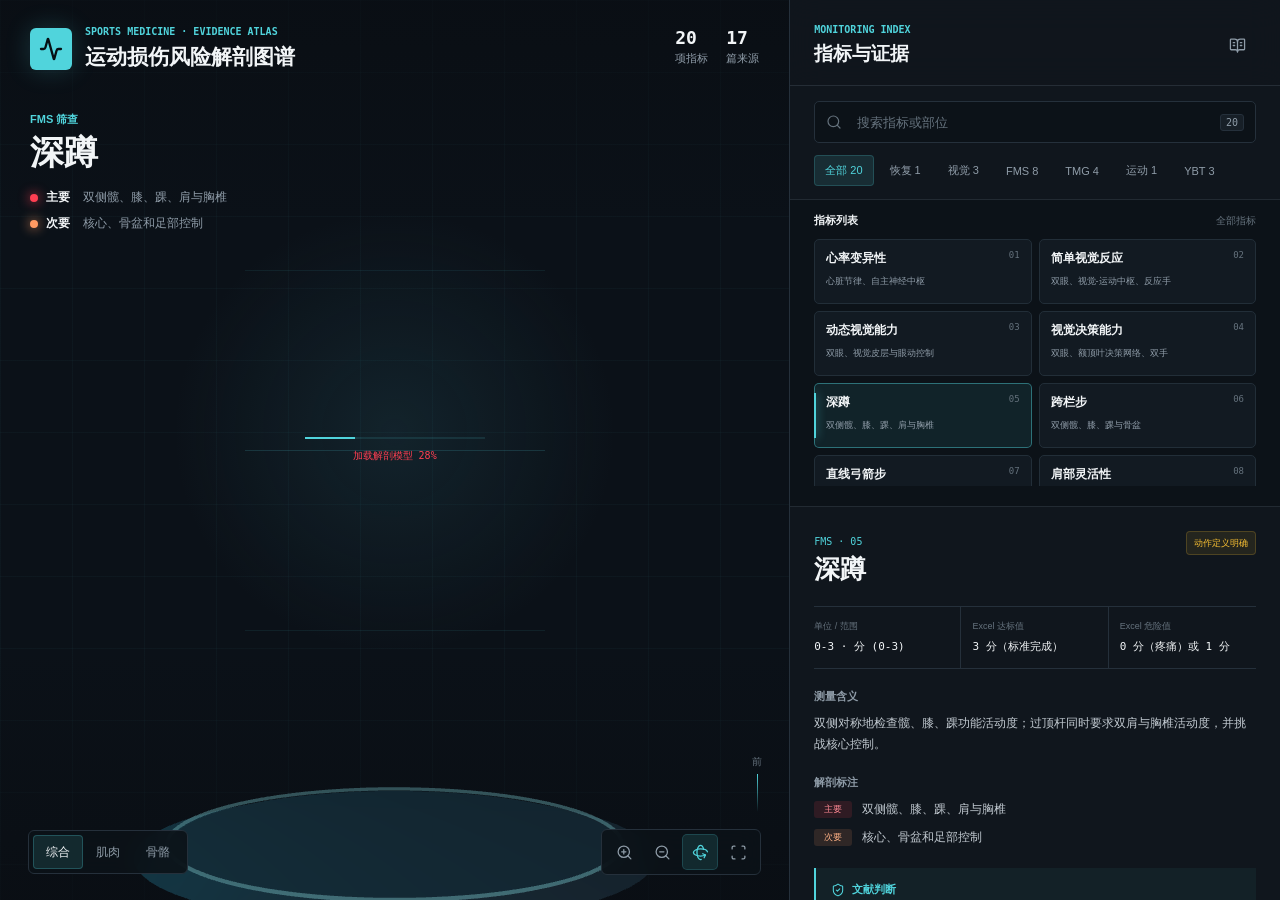
==== index.html @ 06ba6f13 "Publish injury risk anatomy atlas" ====
<!doctype html>
<html lang="zh-CN">
  <head>
    <meta charset="UTF-8" />
    <meta name="viewport" content="width=device-width, initial-scale=1.0" />
    <meta name="theme-color" content="#090d12" />
    <meta
      name="description"
      content="基于运动医学证据的 Three.js 三维人体指标标注图谱"
    />
    <title>运动损伤风险解剖图谱</title>
    <link rel="stylesheet" href="./styles.css" />
    <script type="importmap">
      {
        "imports": {
          "three": "./vendor/three.module.js"
        }
      }
    </script>
    <script src="./vendor/lucide.min.js" defer></script>
    <script type="module" src="./app.js"></script>
  </head>
  <body>
    <main class="app-shell">
      <section class="anatomy-stage" aria-labelledby="page-title">
        <header class="stage-header">
          <div class="brand-lockup">
            <span class="brand-mark" aria-hidden="true">
              <i data-lucide="activity"></i>
            </span>
            <div>
              <p class="eyebrow">SPORTS MEDICINE · EVIDENCE ATLAS</p>
              <h1 id="page-title">运动损伤风险解剖图谱</h1>
            </div>
          </div>
          <div class="evidence-status" aria-label="资料状态">
            <span><b id="indicator-total">20</b> 项指标</span>
            <span><b id="source-total">17</b> 篇来源</span>
          </div>
        </header>

        <div class="selection-readout" aria-live="polite">
          <p id="selected-category">FMS 筛查</p>
          <h2 id="selected-title">深蹲</h2>
          <div class="mapping-legend">
            <span><i class="legend-dot primary"></i><b>主要</b><span id="primary-readout">双侧髋、膝、踝、肩与胸椎</span></span>
            <span><i class="legend-dot secondary"></i><b>次要</b><span id="secondary-readout">核心、骨盆和足部控制</span></span>
          </div>
        </div>

        <div id="anatomy-canvas" class="anatomy-canvas">
          <div id="model-loading" class="model-loading" style="--load-progress: 0%">
            <i></i>
            <span id="model-loading-text">加载解剖模型 0%</span>
          </div>
          <div id="anatomy-tooltip" class="anatomy-tooltip" role="tooltip" hidden></div>
          <div class="orientation-axis" aria-hidden="true">
            <span>前</span>
            <i></i>
          </div>
        </div>

        <div class="model-toolbar" aria-label="三维人体控制">
          <div class="segmented-control" role="group" aria-label="解剖层级">
            <button class="segment active" type="button" data-layer="all" aria-pressed="true">综合</button>
            <button class="segment" type="button" data-layer="muscle" aria-pressed="false">肌肉</button>
            <button class="segment" type="button" data-layer="skeleton" aria-pressed="false">骨骼</button>
          </div>
          <div class="icon-controls">
            <button class="icon-button" id="zoom-in" type="button" title="放大" aria-label="放大">
              <i data-lucide="zoom-in"></i>
            </button>
            <button class="icon-button" id="zoom-out" type="button" title="缩小" aria-label="缩小">
              <i data-lucide="zoom-out"></i>
            </button>
            <button class="icon-button active" id="auto-rotate" type="button" title="自动旋转" aria-label="自动旋转" aria-pressed="true">
              <i data-lucide="rotate-3d"></i>
            </button>
            <button class="icon-button" id="reset-view" type="button" title="复位视角" aria-label="复位视角">
              <i data-lucide="scan"></i>
            </button>
          </div>
        </div>
      </section>

      <aside class="indicator-panel" aria-label="监测指标与文献证据">
        <div class="panel-topbar">
          <div>
            <p class="eyebrow">MONITORING INDEX</p>
            <h2>指标与证据</h2>
          </div>
          <a class="icon-button" href="./evidence-notes.md" title="打开证据文档" aria-label="打开证据文档">
            <i data-lucide="book-open-text"></i>
          </a>
        </div>

        <label class="search-box" for="indicator-search">
          <i data-lucide="search"></i>
          <input id="indicator-search" type="search" placeholder="搜索指标或部位" aria-label="搜索指标或部位" autocomplete="off" />
          <kbd id="result-count">20</kbd>
        </label>

        <nav id="category-tabs" class="category-tabs" aria-label="指标分类"></nav>

        <section class="indicator-browser" aria-labelledby="indicator-browser-title">
          <div class="section-heading">
            <h3 id="indicator-browser-title">指标列表</h3>
            <span id="active-filter-label">全部指标</span>
          </div>
          <div id="indicator-list" class="indicator-list" role="listbox" aria-label="指标列表"></div>
          <p id="empty-state" class="empty-state" hidden>没有匹配的指标</p>
        </section>

        <article class="evidence-detail" aria-labelledby="detail-title">
          <div class="detail-heading">
            <div>
              <span id="detail-index">FMS · 01</span>
              <h2 id="detail-title">深蹲</h2>
            </div>
            <span id="evidence-grade" class="evidence-grade">动作定义明确</span>
          </div>

          <div id="site-selector-wrap" class="site-selector-wrap" hidden>
            <label for="site-selector">TMG 肌肉测点</label>
            <select id="site-selector"></select>
          </div>

          <dl class="threshold-grid">
            <div>
              <dt>单位 / 范围</dt>
              <dd id="detail-range">0-3 分</dd>
            </div>
            <div>
              <dt>Excel 达标值</dt>
              <dd id="detail-target">3 分</dd>
            </div>
            <div>
              <dt>Excel 危险值</dt>
              <dd id="detail-risk">0 或 1 分</dd>
            </div>
          </dl>

          <section class="detail-section">
            <h3>测量含义</h3>
            <p id="detail-summary"></p>
          </section>

          <section class="detail-section anatomy-mapping">
            <h3>解剖标注</h3>
            <div>
              <span class="mapping-label primary">主要</span>
              <p id="detail-primary"></p>
            </div>
            <div>
              <span class="mapping-label secondary">次要</span>
              <p id="detail-secondary"></p>
            </div>
          </section>

          <section class="detail-section evidence-correction">
            <div class="evidence-label">
              <i data-lucide="shield-check"></i>
              <h3>文献判断</h3>
            </div>
            <p id="detail-evidence"></p>
          </section>

          <section class="detail-section source-section">
            <h3>依据来源</h3>
            <div id="source-list" class="source-list"></div>
          </section>
        </article>

        <footer class="panel-footer">
          <div class="usage-notice">
            <i data-lucide="triangle-alert"></i>
            <p>筛查结果用于定位后续评估方向，不能单独用于医学诊断或个体损伤预测。</p>
          </div>
          <a href="./ATTRIBUTION.md" title="查看模型来源与许可证">
            <i data-lucide="badge-info"></i>
            <span>模型来源与许可证</span>
          </a>
        </footer>
      </aside>
    </main>
  </body>
</html>
---- styles.css ----
:root {
  color-scheme: dark;
  font-family: Inter, "SF Pro Display", "PingFang SC", "Microsoft YaHei", sans-serif;
  --bg: #090d12;
  --stage: #0b1118;
  --panel: #10161d;
  --panel-deep: #0c1218;
  --line: #25303b;
  --line-soft: rgba(151, 169, 184, 0.16);
  --text: #f2f5f7;
  --muted: #8f9ca8;
  --dim: #65727d;
  --cyan: #50d4dc;
  --cyan-soft: rgba(80, 212, 220, 0.12);
  --primary: #ff3f52;
  --primary-soft: rgba(255, 63, 82, 0.13);
  --secondary: #ff9a62;
  --secondary-soft: rgba(255, 154, 98, 0.13);
  --green: #35ca7c;
  --amber: #f5bd32;
}

* {
  box-sizing: border-box;
}

html,
body {
  width: 100%;
  min-width: 320px;
  height: 100%;
  margin: 0;
  overflow: hidden;
  background: var(--bg);
  color: var(--text);
}

button,
input,
select {
  font: inherit;
}

button,
a {
  -webkit-tap-highlight-color: transparent;
}

button:focus-visible,
a:focus-visible,
input:focus-visible,
select:focus-visible {
  outline: 2px solid var(--cyan);
  outline-offset: 2px;
}

.app-shell {
  display: grid;
  grid-template-columns: minmax(520px, 1.42fr) minmax(420px, 0.88fr);
  width: 100%;
  height: 100dvh;
  background: var(--bg);
}

.anatomy-stage {
  position: relative;
  min-width: 0;
  overflow: hidden;
  background:
    linear-gradient(rgba(80, 212, 220, 0.035) 1px, transparent 1px),
    linear-gradient(90deg, rgba(80, 212, 220, 0.035) 1px, transparent 1px),
    radial-gradient(circle at 50% 48%, rgba(44, 98, 112, 0.22), transparent 36%),
    var(--stage);
  background-size: 72px 72px, 72px 72px, auto, auto;
  border-right: 1px solid var(--line);
}

.anatomy-stage::before,
.anatomy-stage::after {
  position: absolute;
  z-index: 1;
  content: "";
  pointer-events: none;
}

.anatomy-stage::before {
  inset: 0;
  background: linear-gradient(180deg, rgba(9, 13, 18, 0.64) 0%, transparent 25%, transparent 72%, rgba(9, 13, 18, 0.66) 100%);
}

.anatomy-stage::after {
  width: 38%;
  height: 1px;
  left: 31%;
  top: 50%;
  background: rgba(80, 212, 220, 0.16);
  box-shadow: 0 -180px rgba(80, 212, 220, 0.08), 0 180px rgba(80, 212, 220, 0.08);
}

.stage-header {
  position: absolute;
  z-index: 5;
  top: 0;
  left: 0;
  right: 0;
  display: flex;
  align-items: flex-start;
  justify-content: space-between;
  gap: 24px;
  padding: 26px 30px;
  pointer-events: none;
}

.brand-lockup {
  display: flex;
  align-items: center;
  gap: 13px;
}

.brand-mark {
  display: grid;
  width: 42px;
  height: 42px;
  place-items: center;
  color: #061014;
  background: var(--cyan);
  border-radius: 6px;
  box-shadow: 0 0 26px rgba(80, 212, 220, 0.2);
}

.brand-mark svg {
  width: 24px;
  height: 24px;
  stroke-width: 2.3;
}

.eyebrow {
  margin: 0 0 6px;
  color: var(--cyan);
  font-family: "SFMono-Regular", Consolas, monospace;
  font-size: 10px;
  font-weight: 700;
  letter-spacing: 0;
}

.stage-header h1 {
  margin: 0;
  font-size: 21px;
  font-weight: 680;
  letter-spacing: 0;
}

.evidence-status {
  display: flex;
  gap: 18px;
  color: var(--muted);
  font-size: 11px;
  line-height: 1.3;
}

.evidence-status span {
  display: grid;
  gap: 2px;
}

.evidence-status b {
  color: var(--text);
  font-family: "SFMono-Regular", Consolas, monospace;
  font-size: 18px;
}

.selection-readout {
  position: absolute;
  z-index: 5;
  top: 112px;
  left: 30px;
  width: min(360px, calc(100% - 60px));
  pointer-events: none;
}

.selection-readout > p {
  margin: 0 0 7px;
  color: var(--cyan);
  font-size: 11px;
  font-weight: 700;
}

.selection-readout h2 {
  margin: 0 0 18px;
  font-size: 34px;
  font-weight: 650;
  line-height: 1.1;
  letter-spacing: 0;
}

.mapping-legend {
  display: grid;
  gap: 9px;
  color: var(--muted);
  font-size: 12px;
}

.mapping-legend > span {
  display: grid;
  grid-template-columns: 9px 30px minmax(0, 1fr);
  align-items: center;
  gap: 7px;
}

.mapping-legend b {
  color: var(--text);
  font-weight: 600;
}

.legend-dot {
  width: 8px;
  height: 8px;
  border-radius: 50%;
}

.legend-dot.primary {
  background: var(--primary);
  box-shadow: 0 0 12px var(--primary);
}

.legend-dot.secondary {
  background: var(--secondary);
  box-shadow: 0 0 12px var(--secondary);
}

.anatomy-canvas {
  position: absolute;
  z-index: 2;
  inset: 0;
}

.anatomy-canvas canvas {
  display: block;
  width: 100%;
  height: 100%;
  touch-action: none;
}

.model-loading {
  position: absolute;
  z-index: 9;
  top: 50%;
  left: 50%;
  display: grid;
  width: 180px;
  gap: 10px;
  transform: translate(-50%, -50%);
  color: var(--muted);
  font-family: "SFMono-Regular", Consolas, monospace;
  font-size: 10px;
  text-align: center;
  pointer-events: none;
}

.model-loading[hidden] {
  display: none;
}

.model-loading i {
  display: block;
  width: 100%;
  height: 2px;
  overflow: hidden;
  background: rgba(80, 212, 220, 0.12);
}

.model-loading i::after {
  display: block;
  width: var(--load-progress);
  height: 100%;
  content: "";
  background: var(--cyan);
  box-shadow: 0 0 12px rgba(80, 212, 220, 0.8);
  transition: width 180ms ease;
}

.model-loading.error {
  color: var(--primary);
}

.anatomy-tooltip {
  position: absolute;
  z-index: 8;
  max-width: 180px;
  padding: 7px 9px;
  color: var(--text);
  background: rgba(9, 13, 18, 0.92);
  border: 1px solid rgba(80, 212, 220, 0.38);
  border-radius: 4px;
  font-size: 11px;
  pointer-events: none;
  box-shadow: 0 8px 22px rgba(0, 0, 0, 0.32);
}

.orientation-axis {
  position: absolute;
  right: 27px;
  bottom: 88px;
  display: grid;
  justify-items: center;
  gap: 5px;
  color: var(--dim);
  font-size: 10px;
}

.orientation-axis i {
  display: block;
  width: 1px;
  height: 38px;
  background: linear-gradient(var(--cyan), transparent);
}

.model-toolbar {
  position: absolute;
  z-index: 6;
  right: 28px;
  bottom: 25px;
  left: 28px;
  display: flex;
  align-items: center;
  justify-content: space-between;
  gap: 18px;
  pointer-events: none;
}

.segmented-control,
.icon-controls {
  display: flex;
  align-items: center;
  padding: 4px;
  background: rgba(12, 18, 24, 0.9);
  border: 1px solid var(--line);
  border-radius: 6px;
  pointer-events: auto;
  backdrop-filter: blur(12px);
}

.segment {
  height: 34px;
  padding: 0 13px;
  color: var(--muted);
  background: transparent;
  border: 0;
  border-radius: 4px;
  font-size: 12px;
  cursor: pointer;
}

.segment:hover,
.segment.active {
  color: var(--text);
}

.segment.active {
  background: var(--cyan-soft);
  box-shadow: inset 0 0 0 1px rgba(80, 212, 220, 0.25);
}

.icon-controls {
  gap: 2px;
}

.icon-button {
  display: inline-grid;
  flex: 0 0 auto;
  width: 36px;
  height: 36px;
  padding: 0;
  place-items: center;
  color: var(--muted);
  background: transparent;
  border: 1px solid transparent;
  border-radius: 5px;
  text-decoration: none;
  cursor: pointer;
}

.icon-button:hover,
.icon-button.active {
  color: var(--cyan);
  background: var(--cyan-soft);
  border-color: rgba(80, 212, 220, 0.18);
}

.icon-button svg {
  width: 17px;
  height: 17px;
}

.indicator-panel {
  min-width: 0;
  height: 100dvh;
  overflow-x: hidden;
  overflow-y: auto;
  background: var(--panel);
  scrollbar-color: #34414d transparent;
  scrollbar-width: thin;
}

.panel-topbar {
  position: sticky;
  z-index: 10;
  top: 0;
  display: flex;
  align-items: center;
  justify-content: space-between;
  min-height: 86px;
  padding: 20px 24px 14px;
  background: rgba(16, 22, 29, 0.94);
  border-bottom: 1px solid var(--line-soft);
  backdrop-filter: blur(16px);
}

.panel-topbar h2 {
  margin: 0;
  font-size: 19px;
  font-weight: 650;
  letter-spacing: 0;
}

.search-box {
  display: grid;
  grid-template-columns: 20px minmax(0, 1fr) auto;
  align-items: center;
  gap: 9px;
  margin: 15px 24px 12px;
  padding: 0 11px;
  height: 42px;
  color: var(--dim);
  background: var(--panel-deep);
  border: 1px solid var(--line);
  border-radius: 5px;
}

.search-box:focus-within {
  color: var(--cyan);
  border-color: rgba(80, 212, 220, 0.5);
  box-shadow: 0 0 0 3px rgba(80, 212, 220, 0.07);
}

.search-box svg {
  width: 16px;
  height: 16px;
}

.search-box input {
  width: 100%;
  min-width: 0;
  color: var(--text);
  background: transparent;
  border: 0;
  outline: 0;
  font-size: 13px;
}

.search-box input::placeholder {
  color: var(--dim);
}

.search-box kbd {
  min-width: 24px;
  padding: 2px 5px;
  color: var(--muted);
  background: #171f27;
  border: 1px solid var(--line);
  border-radius: 3px;
  font-family: "SFMono-Regular", Consolas, monospace;
  font-size: 10px;
  text-align: center;
}

.category-tabs {
  display: flex;
  gap: 5px;
  margin: 0 24px;
  padding-bottom: 13px;
  overflow-x: auto;
  scrollbar-width: none;
}

.category-tabs::-webkit-scrollbar {
  display: none;
}

.category-tab {
  flex: 0 0 auto;
  height: 31px;
  padding: 0 10px;
  color: var(--muted);
  background: transparent;
  border: 1px solid transparent;
  border-radius: 4px;
  font-size: 11px;
  cursor: pointer;
}

.category-tab:hover {
  color: var(--text);
  background: rgba(255, 255, 255, 0.025);
}

.category-tab.active {
  color: var(--cyan);
  background: var(--cyan-soft);
  border-color: rgba(80, 212, 220, 0.2);
}

.indicator-browser {
  padding: 13px 24px 20px;
  background: var(--panel-deep);
  border-top: 1px solid var(--line-soft);
  border-bottom: 1px solid var(--line-soft);
}

.section-heading {
  display: flex;
  align-items: baseline;
  justify-content: space-between;
  gap: 12px;
  margin-bottom: 11px;
}

.section-heading h3,
.detail-section h3 {
  margin: 0;
  font-size: 11px;
  font-weight: 650;
}

.section-heading span {
  color: var(--dim);
  font-size: 10px;
}

.indicator-list {
  display: grid;
  grid-template-columns: repeat(2, minmax(0, 1fr));
  gap: 7px;
  max-height: 247px;
  overflow-y: auto;
  scrollbar-color: #34414d transparent;
  scrollbar-width: thin;
}

.indicator-item {
  position: relative;
  display: grid;
  grid-template-columns: minmax(0, 1fr) auto;
  gap: 5px 10px;
  min-width: 0;
  min-height: 65px;
  padding: 10px 11px;
  text-align: left;
  color: var(--text);
  background: #121a22;
  border: 1px solid #222e38;
  border-radius: 5px;
  cursor: pointer;
}

.indicator-item::before {
  position: absolute;
  top: 9px;
  bottom: 9px;
  left: -1px;
  width: 2px;
  content: "";
  background: transparent;
}

.indicator-item:hover {
  border-color: #35434f;
  background: #151e27;
}

.indicator-item.active {
  background: rgba(80, 212, 220, 0.09);
  border-color: rgba(80, 212, 220, 0.44);
}

.indicator-item.active::before {
  background: var(--cyan);
  box-shadow: 0 0 10px rgba(80, 212, 220, 0.8);
}

.indicator-item strong {
  min-width: 0;
  overflow: hidden;
  font-size: 12px;
  font-weight: 620;
  line-height: 1.35;
  text-overflow: ellipsis;
  white-space: nowrap;
}

.indicator-item small {
  grid-column: 1 / -1;
  min-width: 0;
  overflow: hidden;
  color: var(--muted);
  font-size: 9px;
  line-height: 1.3;
  text-overflow: ellipsis;
  white-space: nowrap;
}

.indicator-code {
  color: var(--dim);
  font-family: "SFMono-Regular", Consolas, monospace;
  font-size: 9px;
}

.empty-state {
  margin: 20px 0;
  color: var(--muted);
  font-size: 12px;
  text-align: center;
}

.evidence-detail {
  padding: 24px;
}

.detail-heading {
  display: flex;
  align-items: flex-start;
  justify-content: space-between;
  gap: 18px;
}

.detail-heading > div {
  min-width: 0;
}

.detail-heading > div > span {
  color: var(--cyan);
  font-family: "SFMono-Regular", Consolas, monospace;
  font-size: 10px;
}

.detail-heading h2 {
  margin: 5px 0 0;
  font-size: 26px;
  font-weight: 650;
  line-height: 1.2;
  letter-spacing: 0;
}

.evidence-grade {
  flex: 0 0 auto;
  max-width: 132px;
  padding: 5px 7px;
  color: var(--amber);
  background: rgba(245, 189, 50, 0.09);
  border: 1px solid rgba(245, 189, 50, 0.2);
  border-radius: 4px;
  font-size: 9px;
  line-height: 1.35;
  text-align: center;
}

.site-selector-wrap {
  display: grid;
  grid-template-columns: auto minmax(0, 1fr);
  align-items: center;
  gap: 14px;
  margin-top: 18px;
  padding: 10px 12px;
  background: var(--panel-deep);
  border: 1px solid var(--line);
  border-radius: 5px;
}

.site-selector-wrap[hidden] {
  display: none;
}

.site-selector-wrap label {
  color: var(--muted);
  font-size: 10px;
}

.site-selector-wrap select {
  width: 100%;
  height: 30px;
  color: var(--text);
  background: #151e27;
  border: 1px solid #2a3641;
  border-radius: 4px;
  font-size: 11px;
}

.threshold-grid {
  display: grid;
  grid-template-columns: repeat(3, minmax(0, 1fr));
  margin: 21px 0 0;
  border-top: 1px solid var(--line);
  border-bottom: 1px solid var(--line);
}

.threshold-grid div {
  min-width: 0;
  padding: 13px 11px;
  border-right: 1px solid var(--line);
}

.threshold-grid div:first-child {
  padding-left: 0;
}

.threshold-grid div:last-child {
  padding-right: 0;
  border-right: 0;
}

.threshold-grid dt {
  margin-bottom: 6px;
  color: var(--dim);
  font-size: 9px;
}

.threshold-grid dd {
  margin: 0;
  overflow-wrap: anywhere;
  color: var(--text);
  font-family: "SFMono-Regular", Consolas, monospace;
  font-size: 11px;
  line-height: 1.45;
}

.detail-section {
  padding-top: 20px;
}

.detail-section h3 {
  margin-bottom: 9px;
  color: var(--muted);
}

.detail-section p {
  margin: 0;
  color: #c1c9d0;
  font-size: 12px;
  line-height: 1.75;
}

.anatomy-mapping > div {
  display: grid;
  grid-template-columns: 38px minmax(0, 1fr);
  align-items: start;
  gap: 10px;
  margin-top: 7px;
}

.mapping-label {
  margin-top: 2px;
  padding: 2px 5px;
  border-radius: 3px;
  font-size: 9px;
  text-align: center;
}

.mapping-label.primary {
  color: #ff8994;
  background: var(--primary-soft);
}

.mapping-label.secondary {
  color: #ffb185;
  background: var(--secondary-soft);
}

.evidence-correction {
  margin-top: 20px;
  padding: 14px 15px;
  background: rgba(80, 212, 220, 0.055);
  border-left: 2px solid var(--cyan);
}

.evidence-correction.detail-section {
  padding-top: 14px;
}

.evidence-label {
  display: flex;
  align-items: center;
  gap: 7px;
  margin-bottom: 7px;
}

.evidence-label svg {
  width: 14px;
  height: 14px;
  color: var(--cyan);
}

.evidence-label h3 {
  margin: 0;
  color: var(--cyan);
}

.source-list {
  display: grid;
  gap: 6px;
}

.source-link {
  display: grid;
  grid-template-columns: minmax(0, 1fr) auto;
  align-items: center;
  gap: 12px;
  min-width: 0;
  padding: 9px 10px;
  color: var(--text);
  background: var(--panel-deep);
  border: 1px solid var(--line);
  border-radius: 4px;
  text-decoration: none;
}

.source-link:hover {
  border-color: rgba(80, 212, 220, 0.35);
}

.source-link > span {
  min-width: 0;
}

.source-link strong,
.source-link small {
  display: block;
  min-width: 0;
  overflow: hidden;
  text-overflow: ellipsis;
  white-space: nowrap;
}

.source-link strong {
  font-size: 10px;
  font-weight: 600;
}

.source-link small {
  margin-top: 3px;
  color: var(--dim);
  font-size: 8px;
}

.source-link svg {
  width: 13px;
  height: 13px;
  color: var(--muted);
}

.panel-footer {
  display: grid;
  gap: 10px;
  margin: 5px 24px 26px;
  padding-top: 16px;
  color: var(--dim);
  border-top: 1px solid var(--line-soft);
}

.usage-notice,
.panel-footer a {
  display: flex;
  align-items: flex-start;
  gap: 9px;
}

.panel-footer svg {
  flex: 0 0 auto;
  width: 14px;
  height: 14px;
  margin-top: 2px;
}

.panel-footer p {
  margin: 0;
  font-size: 9px;
  line-height: 1.65;
}

.panel-footer a {
  width: fit-content;
  color: var(--muted);
  font-size: 9px;
  line-height: 1.65;
  text-decoration: none;
}

.panel-footer a:hover {
  color: var(--cyan);
}

@media (max-width: 1180px) {
  .app-shell {
    grid-template-columns: minmax(480px, 1.15fr) minmax(400px, 0.85fr);
  }

  .evidence-status {
    display: none;
  }

  .selection-readout {
    width: 310px;
  }

  .selection-readout h2 {
    font-size: 30px;
  }
}

@media (max-width: 900px) {
  html,
  body {
    height: auto;
    overflow: auto;
  }

  .app-shell {
    display: block;
    height: auto;
  }

  .anatomy-stage {
    width: 100%;
    height: min(72dvh, 700px);
    min-height: 530px;
    border-right: 0;
    border-bottom: 1px solid var(--line);
  }

  .indicator-panel {
    height: auto;
    overflow: visible;
  }

  .panel-topbar {
    position: relative;
  }

  .indicator-list {
    max-height: 280px;
  }
}

@media (max-width: 560px) {
  .anatomy-stage {
    height: 73dvh;
    min-height: 500px;
    background-size: 48px 48px, 48px 48px, auto, auto;
  }

  .stage-header {
    padding: 18px;
  }

  .brand-mark {
    width: 36px;
    height: 36px;
  }

  .stage-header h1 {
    font-size: 17px;
  }

  .eyebrow {
    font-size: 8px;
  }

  .selection-readout {
    top: 86px;
    left: 18px;
    width: calc(100% - 36px);
  }

  .selection-readout h2 {
    margin-bottom: 12px;
    font-size: 26px;
  }

  .mapping-legend {
    max-width: 285px;
    font-size: 10px;
  }

  .model-toolbar {
    right: 14px;
    bottom: 15px;
    left: 14px;
    gap: 8px;
  }

  .segment {
    height: 32px;
    padding: 0 9px;
    font-size: 10px;
  }

  .icon-button {
    width: 33px;
    height: 33px;
  }

  .orientation-axis {
    right: 18px;
    bottom: 74px;
  }

  .panel-topbar {
    min-height: 74px;
    padding: 17px 18px 12px;
  }

  .search-box {
    margin: 13px 18px 10px;
  }

  .category-tabs {
    margin: 0 18px;
  }

  .indicator-browser,
  .evidence-detail {
    padding-right: 18px;
    padding-left: 18px;
  }

  .indicator-list {
    grid-template-columns: 1fr;
    max-height: 260px;
  }

  .detail-heading h2 {
    font-size: 23px;
  }

  .threshold-grid {
    grid-template-columns: 1fr;
  }

  .threshold-grid div,
  .threshold-grid div:first-child,
  .threshold-grid div:last-child {
    display: grid;
    grid-template-columns: 100px minmax(0, 1fr);
    align-items: baseline;
    gap: 10px;
    padding: 10px 0;
    border-right: 0;
    border-bottom: 1px solid var(--line-soft);
  }

  .threshold-grid div:last-child {
    border-bottom: 0;
  }

  .threshold-grid dt {
    margin: 0;
  }

  .panel-footer {
    margin-right: 18px;
    margin-left: 18px;
  }
}

@media (prefers-reduced-motion: reduce) {
  *,
  *::before,
  *::after {
    scroll-behavior: auto !important;
  }
}
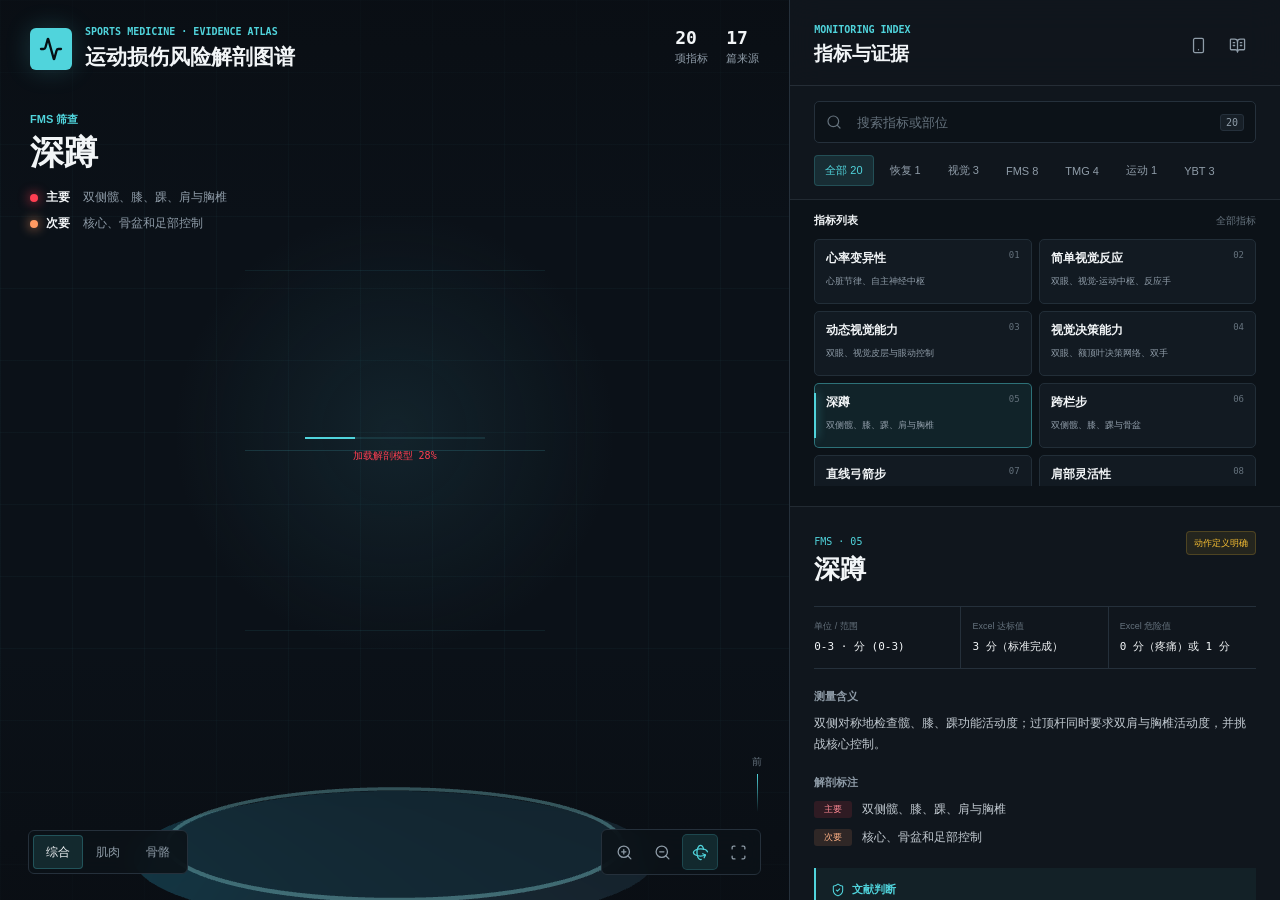
==== commit 6eb8a620: "Add mobile anatomy atlas" ====
--- a/index.html
+++ b/index.html
@@ -89,9 +89,14 @@
             <p class="eyebrow">MONITORING INDEX</p>
             <h2>指标与证据</h2>
           </div>
-          <a class="icon-button" href="./evidence-notes.md" title="打开证据文档" aria-label="打开证据文档">
-            <i data-lucide="book-open-text"></i>
-          </a>
+          <div class="panel-actions">
+            <a class="icon-button" href="./mobile/" title="打开手机版" aria-label="打开手机版">
+              <i data-lucide="smartphone"></i>
+            </a>
+            <a class="icon-button" href="./evidence-notes.md" title="打开证据文档" aria-label="打开证据文档">
+              <i data-lucide="book-open-text"></i>
+            </a>
+          </div>
         </div>
 
         <label class="search-box" for="indicator-search">
--- a/styles.css
+++ b/styles.css
@@ -423,6 +423,12 @@
   letter-spacing: 0;
 }
 
+.panel-actions {
+  display: flex;
+  align-items: center;
+  gap: 3px;
+}
+
 .search-box {
   display: grid;
   grid-template-columns: 20px minmax(0, 1fr) auto;
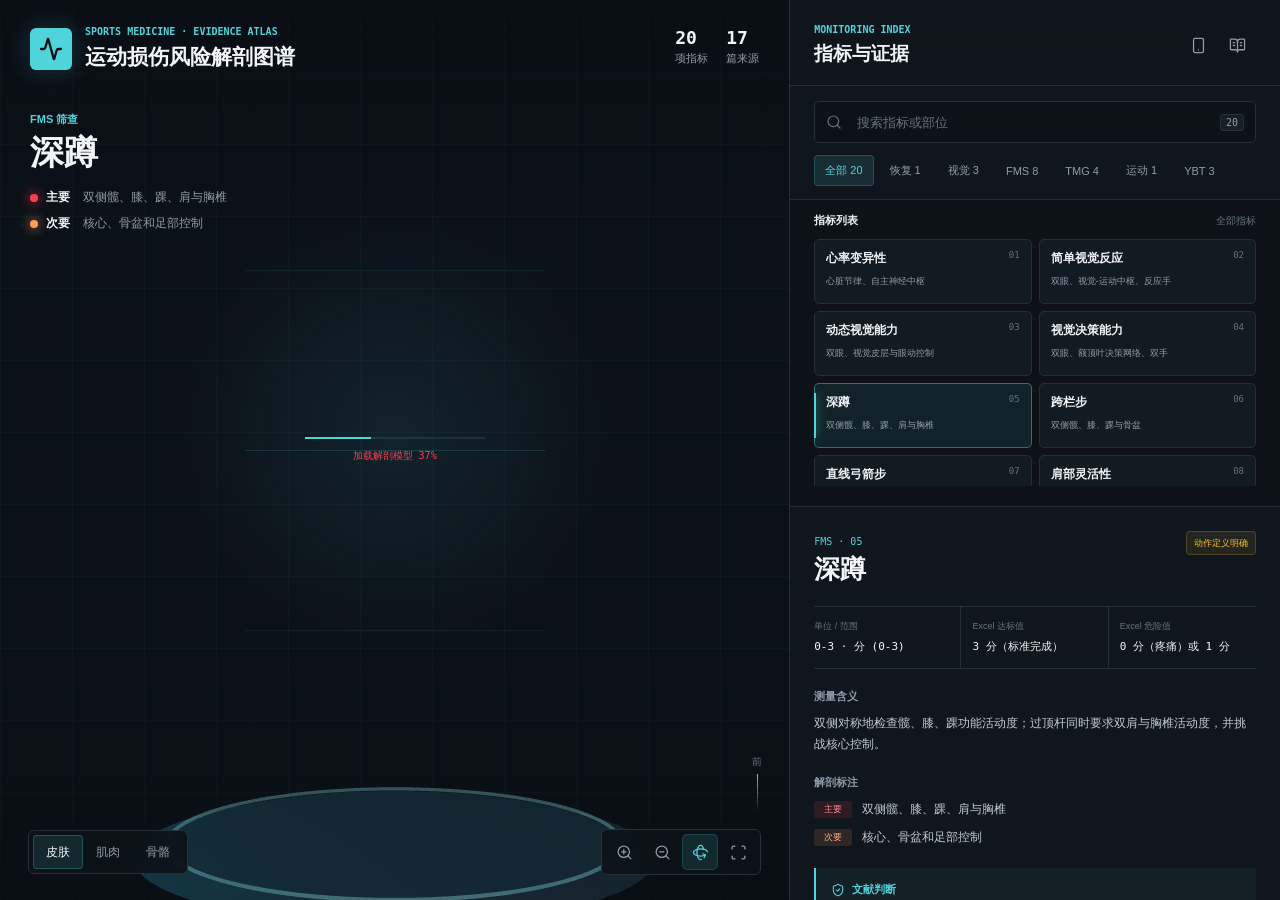
==== commit f6cca69f: "Add skin-covered anatomy view" ====
--- a/index.html
+++ b/index.html
@@ -62,7 +62,7 @@
 
         <div class="model-toolbar" aria-label="三维人体控制">
           <div class="segmented-control" role="group" aria-label="解剖层级">
-            <button class="segment active" type="button" data-layer="all" aria-pressed="true">综合</button>
+            <button class="segment active" type="button" data-layer="skin" aria-pressed="true">皮肤</button>
             <button class="segment" type="button" data-layer="muscle" aria-pressed="false">肌肉</button>
             <button class="segment" type="button" data-layer="skeleton" aria-pressed="false">骨骼</button>
           </div>
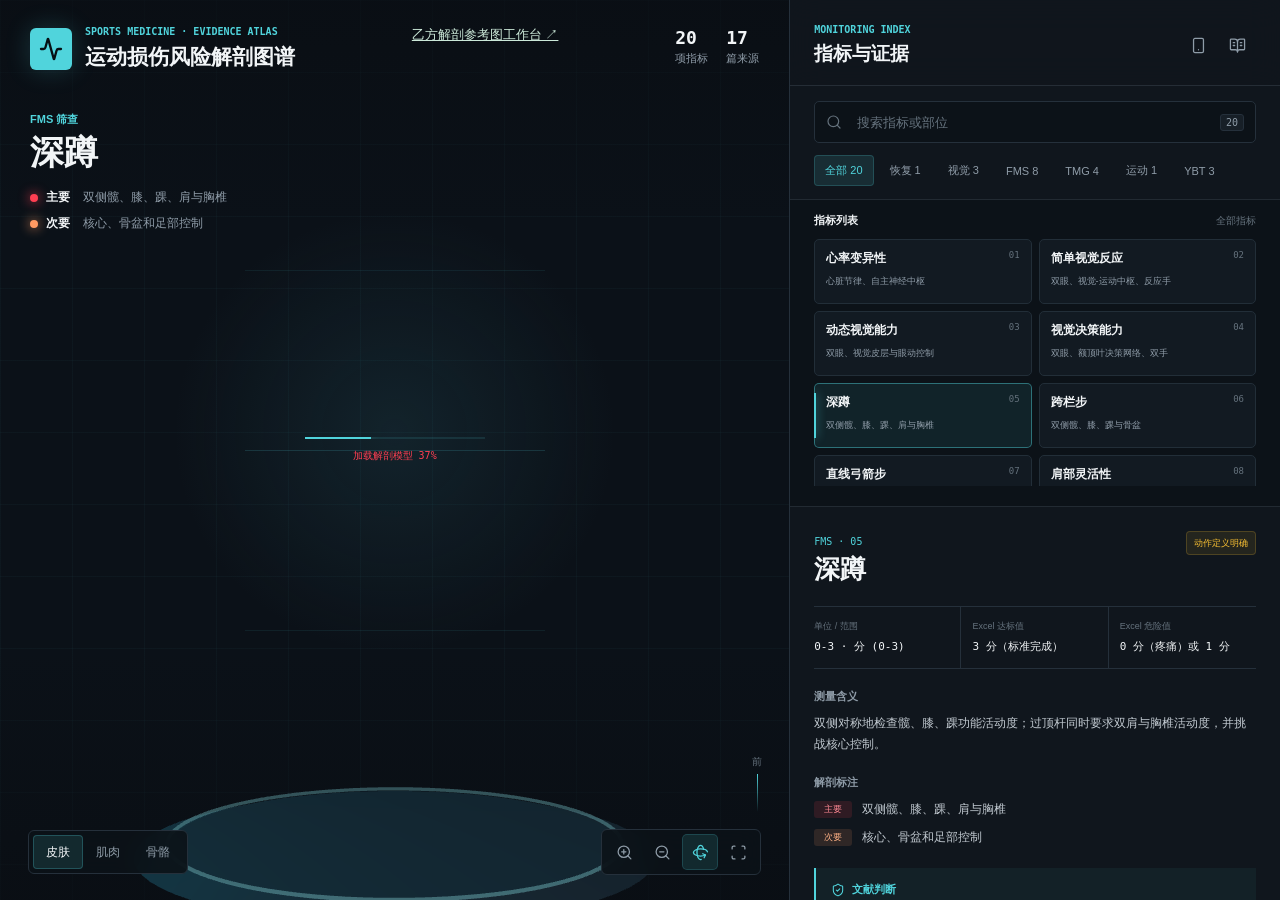
==== commit ea3c2ec3: "Add course anatomy reference studio with high-resolution PNG export" ====
--- a/index.html
+++ b/index.html
@@ -33,6 +33,7 @@
               <h1 id="page-title">运动损伤风险解剖图谱</h1>
             </div>
           </div>
+          <a href="./references/" style="color:#cce9d9;font-size:13px">乙方解剖参考图工作台 ↗</a>
           <div class="evidence-status" aria-label="资料状态">
             <span><b id="indicator-total">20</b> 项指标</span>
             <span><b id="source-total">17</b> 篇来源</span>
